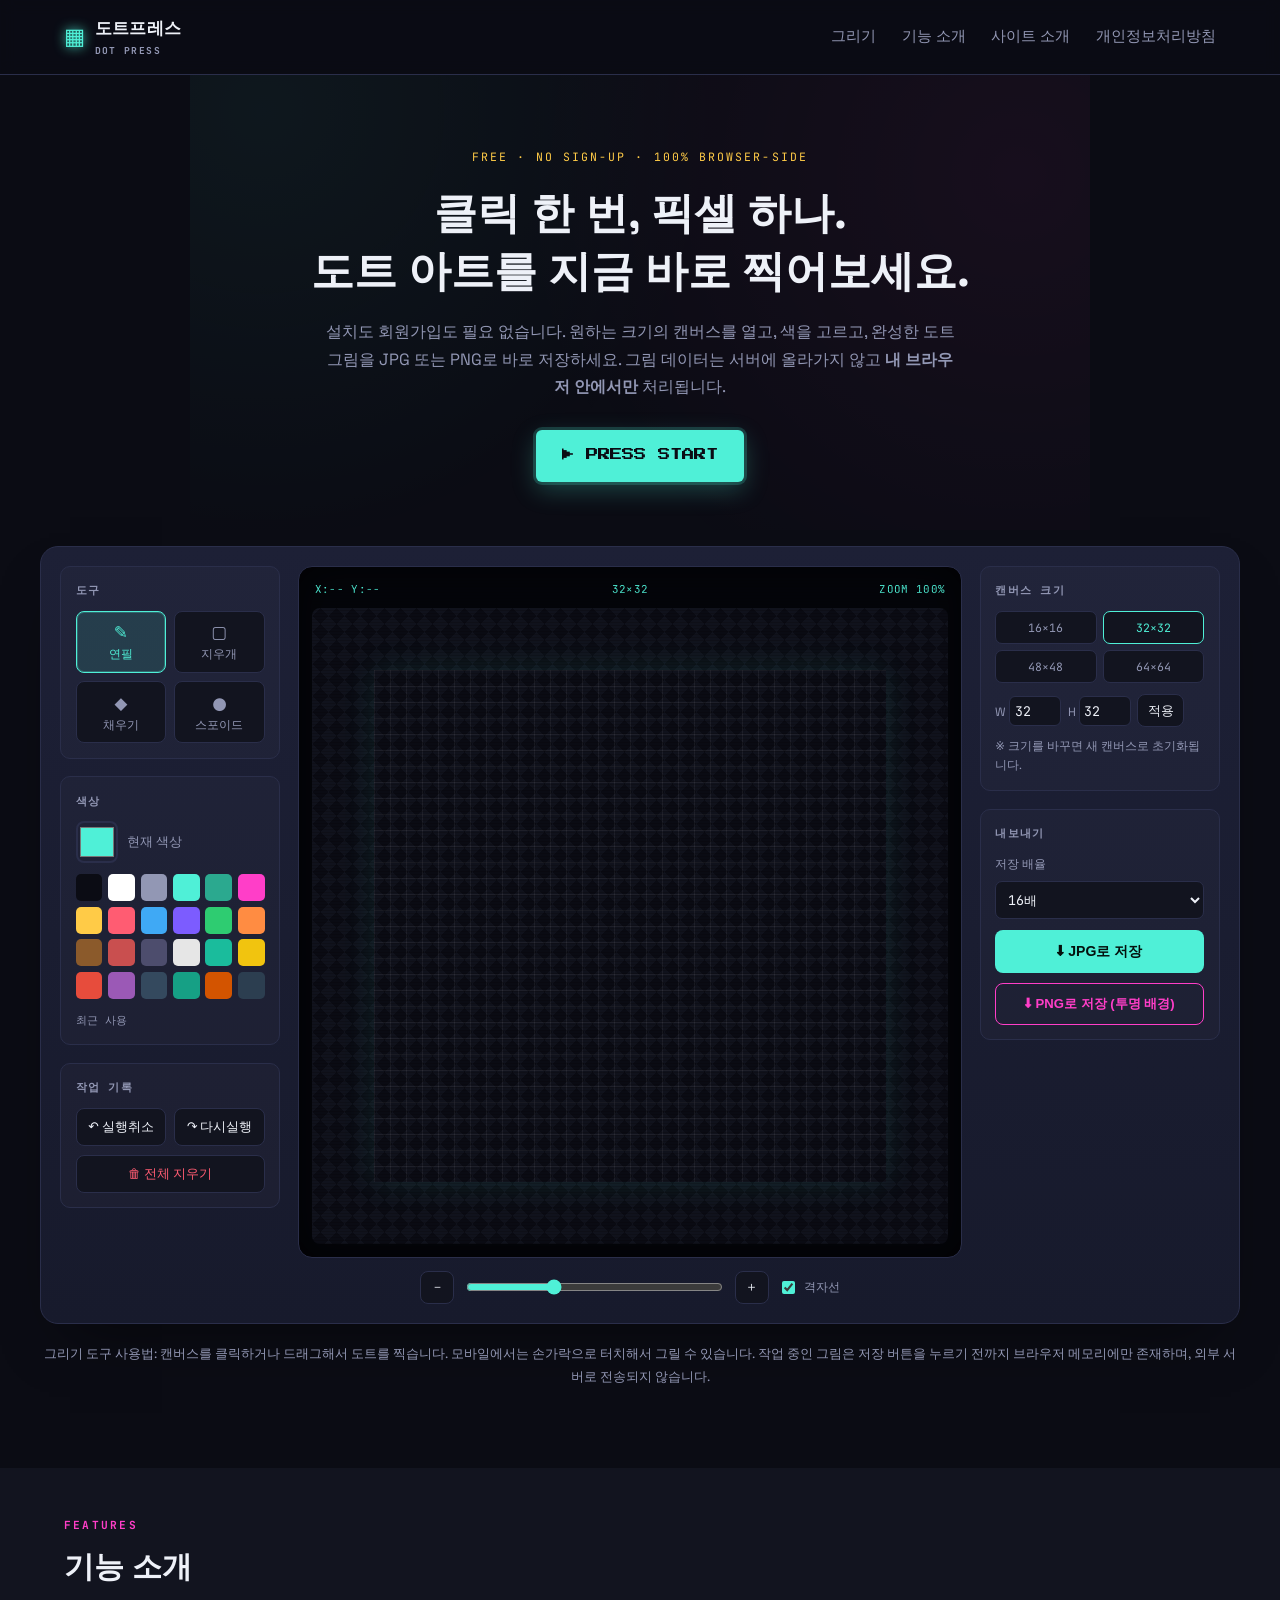
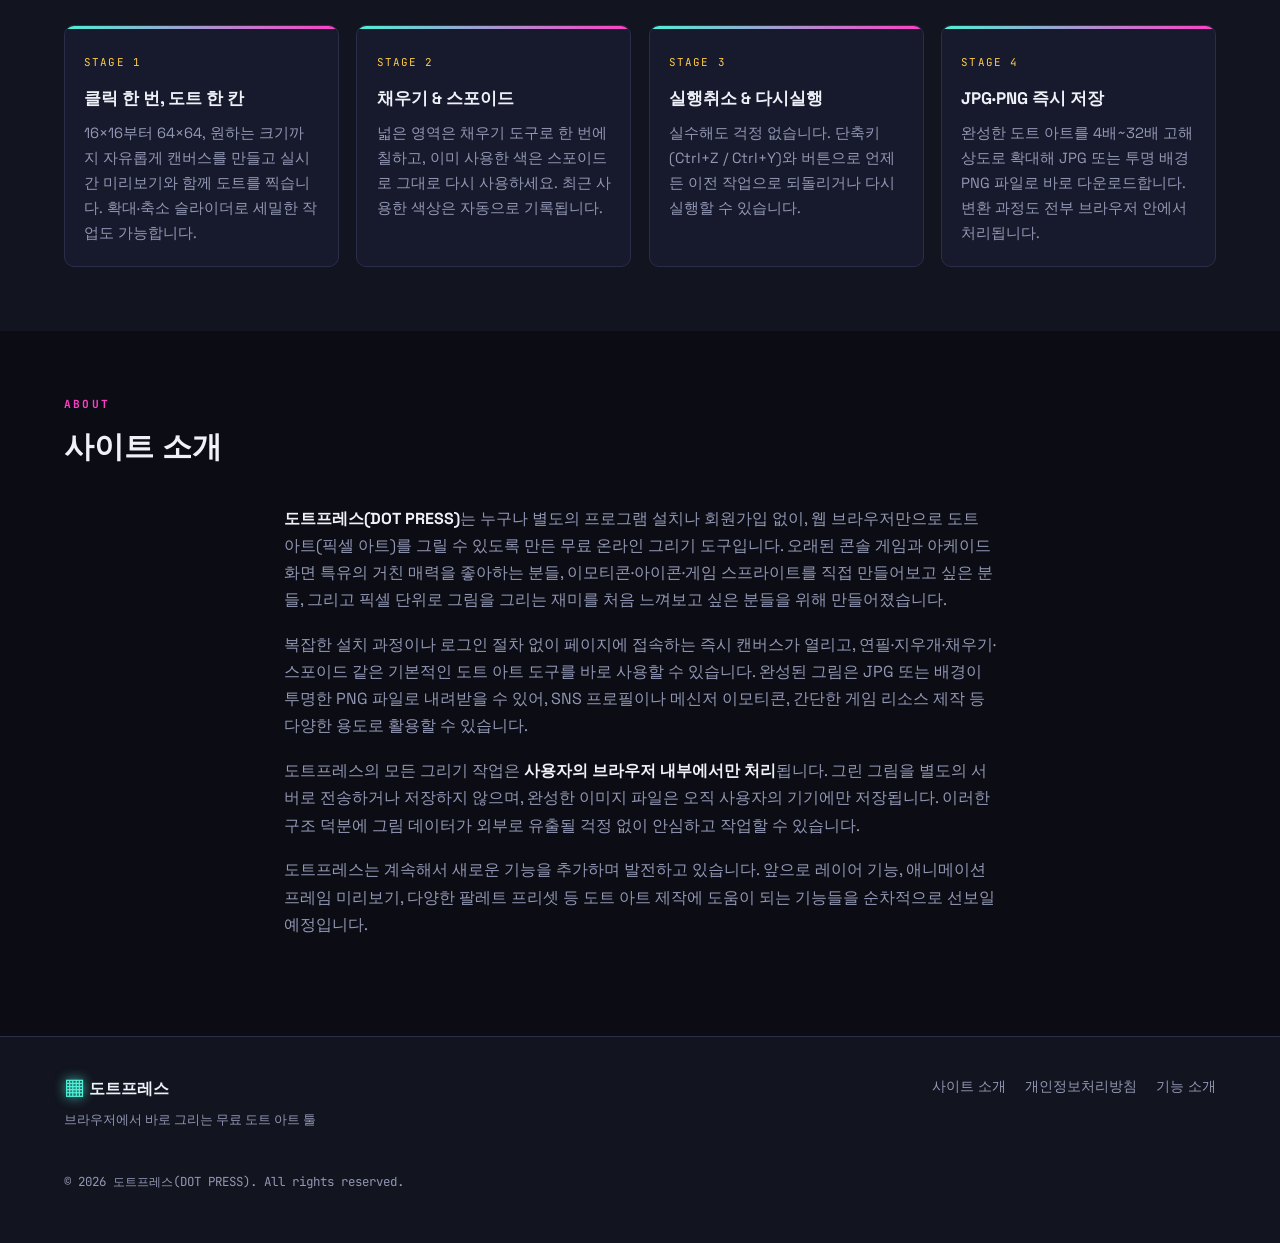
==== index.html @ c0f04114 "Add files via upload" ====
<!DOCTYPE html>
<html lang="ko">
<head>
<meta charset="UTF-8">
<meta name="viewport" content="width=device-width, initial-scale=1.0, maximum-scale=1, user-scalable=no">
<title>도트프레스 | 브라우저에서 바로 그리는 무료 도트 아트(픽셀 아트) 툴</title>
<meta name="description" content="설치나 회원가입 없이 브라우저에서 바로 도트를 찍고 JPG·PNG로 저장하는 무료 픽셀 아트 툴, 도트프레스. 그림 데이터는 서버로 전송되지 않고 내 브라우저 안에서만 처리됩니다.">
<meta name="keywords" content="도트 아트, 픽셀 아트, 도트 찍기, 도트 그리기, 무료 그림판, 픽셀아트 메이커, dot art, pixel art maker, 도트프레스">
<meta name="author" content="도트프레스">
<link rel="canonical" href="https://your-domain.com/">

<!-- Open Graph -->
<meta property="og:type" content="website">
<meta property="og:site_name" content="도트프레스">
<meta property="og:title" content="도트프레스 | 브라우저에서 바로 그리는 무료 도트 아트 툴">
<meta property="og:description" content="설치나 회원가입 없이 도트를 찍고 JPG·PNG로 저장하세요. 모든 작업은 내 브라우저 안에서만 처리됩니다.">
<meta property="og:url" content="https://your-domain.com/">
<meta property="og:image" content="https://your-domain.com/og-image.png">
<meta name="twitter:card" content="summary_large_image">
<meta name="twitter:title" content="도트프레스 | 무료 도트 아트 툴">
<meta name="twitter:description" content="브라우저에서 바로 도트를 찍고 JPG로 저장하는 무료 픽셀 아트 메이커.">

<link rel="icon" type="image/svg+xml" href="favicon.svg">
<link rel="manifest" href="site.webmanifest">
<meta name="theme-color" content="#0b0c14">

<link rel="preconnect" href="https://fonts.googleapis.com">
<link rel="preconnect" href="https://fonts.gstatic.com" crossorigin>
<link href="https://fonts.googleapis.com/css2?family=Press+Start+2P&family=Space+Grotesk:wght@400;500;600;700&family=JetBrains+Mono:wght@400;500;700&display=swap" rel="stylesheet">
<link rel="stylesheet" href="style.css">

<script type="application/ld+json">
{
  "@context": "https://schema.org",
  "@type": "WebApplication",
  "name": "도트프레스",
  "alternateName": "DOT PRESS",
  "url": "https://your-domain.com/",
  "description": "브라우저에서 바로 도트를 찍고 JPG·PNG로 저장하는 무료 픽셀 아트 메이커. 설치나 회원가입이 필요 없으며 모든 작업은 사용자의 브라우저 안에서만 처리됩니다.",
  "applicationCategory": "DesignApplication",
  "operatingSystem": "Any (웹 브라우저)",
  "offers": {
    "@type": "Offer",
    "price": "0",
    "priceCurrency": "KRW"
  }
}
</script>
</head>
<body>

<a class="skip-link" href="#stage">본문(그리기 캔버스)으로 바로가기</a>

<header class="site-header">
  <div class="header-inner">
    <a href="index.html" class="logo" aria-label="도트프레스 홈">
      <span class="logo-mark" aria-hidden="true">▦</span>
      <span class="logo-text">도트프레스<span class="logo-sub">DOT PRESS</span></span>
    </a>
    <button class="nav-toggle" id="navToggle" aria-expanded="false" aria-controls="siteNav">
      <span></span><span></span><span></span>
      <span class="sr-only">메뉴 열기</span>
    </button>
    <nav class="site-nav" id="siteNav">
      <a href="#stage">그리기</a>
      <a href="#features">기능 소개</a>
      <a href="#about">사이트 소개</a>
      <a href="privacy.html">개인정보처리방침</a>
    </nav>
  </div>
</header>

<main>

  <!-- ===================== HERO / INSERT COIN ===================== -->
  <section class="hero">
    <div class="crt-noise" aria-hidden="true"></div>
    <p class="eyebrow">FREE · NO SIGN-UP · 100% BROWSER-SIDE</p>
    <h1 class="hero-title">클릭 한 번, 픽셀 하나.<br>도트 아트를 지금 바로 찍어보세요.</h1>
    <p class="hero-sub">설치도 회원가입도 필요 없습니다. 원하는 크기의 캔버스를 열고, 색을 고르고, 완성한 도트 그림을 JPG 또는 PNG로 바로 저장하세요. 그림 데이터는 서버에 올라가지 않고 <strong>내 브라우저 안에서만</strong> 처리됩니다.</p>
    <a href="#stage" class="press-start">▶ PRESS START</a>
  </section>

  <!-- ===================== STAGE: 그리기 도구 ===================== -->
  <section class="stage" id="stage" aria-label="도트 아트 그리기 도구">
    <div class="cabinet">

      <!-- 좌측: 도구 패널 -->
      <div class="panel panel-left">
        <div class="panel-block">
          <h2 class="panel-title">도구</h2>
          <div class="tool-grid" role="group" aria-label="그리기 도구 선택">
            <button class="tool-btn is-active" data-tool="pencil" title="연필 (P)">
              <span class="tool-icon">✎</span><span>연필</span>
            </button>
            <button class="tool-btn" data-tool="eraser" title="지우개 (E)">
              <span class="tool-icon">▢</span><span>지우개</span>
            </button>
            <button class="tool-btn" data-tool="bucket" title="채우기 (B)">
              <span class="tool-icon">◆</span><span>채우기</span>
            </button>
            <button class="tool-btn" data-tool="eyedropper" title="스포이드 (I)">
              <span class="tool-icon">●</span><span>스포이드</span>
            </button>
          </div>
        </div>

        <div class="panel-block">
          <h2 class="panel-title">색상</h2>
          <div class="current-color-row">
            <input type="color" id="colorPicker" value="#4ff0d7" aria-label="사용자 지정 색상 선택">
            <span class="current-color-label">현재 색상</span>
          </div>
          <div class="palette" id="palette" role="group" aria-label="색상 팔레트"></div>
          <div class="recent-row">
            <span class="recent-label">최근 사용</span>
            <div class="recent-colors" id="recentColors"></div>
          </div>
        </div>

        <div class="panel-block">
          <h2 class="panel-title">작업 기록</h2>
          <div class="btn-row">
            <button class="btn-ghost" id="undoBtn" title="실행 취소 (Ctrl+Z)">↶ 실행취소</button>
            <button class="btn-ghost" id="redoBtn" title="다시 실행 (Ctrl+Y)">↷ 다시실행</button>
          </div>
          <button class="btn-ghost btn-danger" id="clearBtn">🗑 전체 지우기</button>
        </div>
      </div>

      <!-- 중앙: 캔버스 화면 -->
      <div class="screen-wrap">
        <div class="screen-bezel">
          <div class="hud">
            <span id="hudCoords">X:-- Y:--</span>
            <span id="hudSize">32×32</span>
            <span id="hudZoom">ZOOM 100%</span>
          </div>
          <div class="canvas-viewport" id="canvasViewport">
            <canvas id="pixelCanvas" width="512" height="512" aria-label="도트 아트 그리기 캔버스"></canvas>
          </div>
          <div class="screen-scanlines" aria-hidden="true"></div>
        </div>
        <div class="zoom-row">
          <button class="btn-ghost small" id="zoomOut" aria-label="축소">－</button>
          <input type="range" id="zoomRange" min="4" max="40" value="16" aria-label="확대/축소">
          <button class="btn-ghost small" id="zoomIn" aria-label="확대">＋</button>
          <label class="grid-toggle">
            <input type="checkbox" id="gridToggle" checked>
            <span>격자선</span>
          </label>
        </div>
      </div>

      <!-- 우측: 캔버스 설정 + 다운로드 -->
      <div class="panel panel-right">
        <div class="panel-block">
          <h2 class="panel-title">캔버스 크기</h2>
          <div class="size-presets" role="group" aria-label="캔버스 크기 선택">
            <button class="size-btn" data-w="16" data-h="16">16×16</button>
            <button class="size-btn is-active" data-w="32" data-h="32">32×32</button>
            <button class="size-btn" data-w="48" data-h="48">48×48</button>
            <button class="size-btn" data-w="64" data-h="64">64×64</button>
          </div>
          <div class="custom-size">
            <label>W <input type="number" id="customW" min="4" max="128" value="32"></label>
            <label>H <input type="number" id="customH" min="4" max="128" value="32"></label>
            <button class="btn-ghost small" id="applySize">적용</button>
          </div>
          <p class="hint">※ 크기를 바꾸면 새 캔버스로 초기화됩니다.</p>
        </div>

        <div class="panel-block">
          <h2 class="panel-title">내보내기</h2>
          <label class="scale-label">저장 배율
            <select id="exportScale">
              <option value="4">4배</option>
              <option value="8">8배</option>
              <option value="16" selected>16배</option>
              <option value="32">32배</option>
            </select>
          </label>
          <button class="btn-primary" id="downloadJpg">⬇ JPG로 저장</button>
          <button class="btn-secondary" id="downloadPng">⬇ PNG로 저장 (투명 배경)</button>
        </div>
      </div>
    </div>

    <p class="stage-note">그리기 도구 사용법: 캔버스를 클릭하거나 드래그해서 도트를 찍습니다. 모바일에서는 손가락으로 터치해서 그릴 수 있습니다. 작업 중인 그림은 저장 버튼을 누르기 전까지 브라우저 메모리에만 존재하며, 외부 서버로 전송되지 않습니다.</p>
  </section>

  <!-- ===================== 기능 소개 ===================== -->
  <section class="features" id="features">
    <h2 class="section-title"><span class="section-eyebrow">FEATURES</span>기능 소개</h2>
    <div class="stage-cards">
      <article class="stage-card">
        <span class="stage-num">STAGE 1</span>
        <h3>클릭 한 번, 도트 한 칸</h3>
        <p>16×16부터 64×64, 원하는 크기까지 자유롭게 캔버스를 만들고 실시간 미리보기와 함께 도트를 찍습니다. 확대·축소 슬라이더로 세밀한 작업도 가능합니다.</p>
      </article>
      <article class="stage-card">
        <span class="stage-num">STAGE 2</span>
        <h3>채우기 &amp; 스포이드</h3>
        <p>넓은 영역은 채우기 도구로 한 번에 칠하고, 이미 사용한 색은 스포이드로 그대로 다시 사용하세요. 최근 사용한 색상은 자동으로 기록됩니다.</p>
      </article>
      <article class="stage-card">
        <span class="stage-num">STAGE 3</span>
        <h3>실행취소 &amp; 다시실행</h3>
        <p>실수해도 걱정 없습니다. 단축키(Ctrl+Z / Ctrl+Y)와 버튼으로 언제든 이전 작업으로 되돌리거나 다시 실행할 수 있습니다.</p>
      </article>
      <article class="stage-card">
        <span class="stage-num">STAGE 4</span>
        <h3>JPG·PNG 즉시 저장</h3>
        <p>완성한 도트 아트를 4배~32배 고해상도로 확대해 JPG 또는 투명 배경 PNG 파일로 바로 다운로드합니다. 변환 과정도 전부 브라우저 안에서 처리됩니다.</p>
      </article>
    </div>
  </section>

  <!-- ===================== 사이트 소개 ===================== -->
  <section class="about" id="about">
    <h2 class="section-title"><span class="section-eyebrow">ABOUT</span>사이트 소개</h2>
    <div class="about-body">
      <p><strong>도트프레스(DOT PRESS)</strong>는 누구나 별도의 프로그램 설치나 회원가입 없이, 웹 브라우저만으로 도트 아트(픽셀 아트)를 그릴 수 있도록 만든 무료 온라인 그리기 도구입니다. 오래된 콘솔 게임과 아케이드 화면 특유의 거친 매력을 좋아하는 분들, 이모티콘·아이콘·게임 스프라이트를 직접 만들어보고 싶은 분들, 그리고 픽셀 단위로 그림을 그리는 재미를 처음 느껴보고 싶은 분들을 위해 만들어졌습니다.</p>
      <p>복잡한 설치 과정이나 로그인 절차 없이 페이지에 접속하는 즉시 캔버스가 열리고, 연필·지우개·채우기·스포이드 같은 기본적인 도트 아트 도구를 바로 사용할 수 있습니다. 완성된 그림은 JPG 또는 배경이 투명한 PNG 파일로 내려받을 수 있어, SNS 프로필이나 메신저 이모티콘, 간단한 게임 리소스 제작 등 다양한 용도로 활용할 수 있습니다.</p>
      <p>도트프레스의 모든 그리기 작업은 <strong>사용자의 브라우저 내부에서만 처리</strong>됩니다. 그린 그림을 별도의 서버로 전송하거나 저장하지 않으며, 완성한 이미지 파일은 오직 사용자의 기기에만 저장됩니다. 이러한 구조 덕분에 그림 데이터가 외부로 유출될 걱정 없이 안심하고 작업할 수 있습니다.</p>
      <p>도트프레스는 계속해서 새로운 기능을 추가하며 발전하고 있습니다. 앞으로 레이어 기능, 애니메이션 프레임 미리보기, 다양한 팔레트 프리셋 등 도트 아트 제작에 도움이 되는 기능들을 순차적으로 선보일 예정입니다.</p>
    </div>
  </section>

</main>

<footer class="site-footer">
  <div class="footer-inner">
    <div class="footer-brand">
      <span class="logo-mark" aria-hidden="true">▦</span> 도트프레스
      <p>브라우저에서 바로 그리는 무료 도트 아트 툴</p>
    </div>
    <nav class="footer-nav">
      <a href="about.html">사이트 소개</a>
      <a href="privacy.html">개인정보처리방침</a>
      <a href="#features">기능 소개</a>
    </nav>
    <p class="footer-copy">© <span id="yearNow">2026</span> 도트프레스(DOT PRESS). All rights reserved.</p>
  </div>
</footer>

<script src="common.js" defer></script>
<script src="pixelCanvas.js" defer></script>
<script src="main.js" defer></script>
</body>
</html>
---- style.css ----
/* =========================================================
   도트프레스 — 스타일시트
   테마: 레트로 아케이드 / CRT 캐비닛
   컬러 토큰, 타이포, 레이아웃, 컴포넌트 순서로 구성됨
   ========================================================= */

:root{
  /* --- color tokens --- */
  --bg:        #0b0c14;
  --bg-alt:    #12141f;
  --panel:     #171a2c;
  --panel-2:   #1d2036;
  --grid-line: #262a45;
  --border:    #2a2e4a;
  --accent-cyan:    #4ff0d7;
  --accent-cyan-dim:#2ba98f;
  --accent-magenta: #ff3ec8;
  --accent-amber:   #ffcb47;
  --text:      #eef1f8;
  --text-dim:  #9297b4;
  --danger:    #ff5c72;

  /* --- type --- */
  --font-display: 'Press Start 2P', monospace;
  --font-body: 'Space Grotesk', system-ui, sans-serif;
  --font-mono: 'JetBrains Mono', monospace;

  --radius: 10px;
}

*{ box-sizing: border-box; }
html{ scroll-behavior: smooth; }

body{
  margin:0;
  background: var(--bg);
  color: var(--text);
  font-family: var(--font-body);
  line-height: 1.7;
  -webkit-font-smoothing: antialiased;
}

img{ max-width:100%; display:block; }
a{ color: var(--accent-cyan); text-decoration: none; }
a:hover{ text-decoration: underline; }

.sr-only{
  position:absolute; width:1px; height:1px; overflow:hidden;
  clip:rect(0,0,0,0); white-space:nowrap;
}

.skip-link{
  position:absolute; left:-9999px; top:0; z-index:999;
  background:var(--accent-cyan); color:#04110d; padding:.75rem 1rem;
  border-radius:0 0 8px 0; font-family:var(--font-mono); font-weight:700;
}
.skip-link:focus{ left:0; }

:focus-visible{
  outline: 2px solid var(--accent-amber);
  outline-offset: 2px;
}

/* =========================================================
   HEADER
   ========================================================= */
.site-header{
  position: sticky; top:0; z-index: 100;
  background: rgba(11,12,20,.85);
  backdrop-filter: blur(8px);
  border-bottom: 1px solid var(--border);
}
.header-inner{
  max-width: 1200px; margin:0 auto; padding: .9rem 1.5rem;
  display:flex; align-items:center; justify-content:space-between;
  gap: 1rem;
}
.logo{ display:flex; align-items:center; gap:.6rem; color:var(--text); }
.logo:hover{ text-decoration:none; }
.logo-mark{
  color: var(--accent-cyan); font-size:1.4rem; line-height:1;
  text-shadow: 0 0 12px var(--accent-cyan);
}
.logo-text{ font-weight:700; font-size:1.05rem; letter-spacing:.02em; display:flex; flex-direction:column; }
.logo-sub{ font-family: var(--font-mono); font-size:.6rem; color: var(--text-dim); letter-spacing:.14em; }

.site-nav{ display:flex; gap:1.6rem; }
.site-nav a{ color: var(--text-dim); font-size:.92rem; font-weight:500; }
.site-nav a:hover, .site-nav a.is-current{ color: var(--accent-cyan); text-decoration:none; }

.nav-toggle{
  display:none; flex-direction:column; justify-content:center; gap:5px;
  width:38px; height:38px; background:none; border:1px solid var(--border);
  border-radius:6px; cursor:pointer;
}
.nav-toggle span{ display:block; height:2px; background:var(--text); border-radius:2px; }

/* =========================================================
   HERO
   ========================================================= */
.hero{
  position:relative; overflow:hidden;
  max-width:900px; margin: 0 auto; padding: 4.5rem 1.5rem 3rem;
  text-align:center;
}
.crt-noise{
  position:absolute; inset:-20%; z-index:-1; opacity:.5;
  background:
    radial-gradient(circle at 20% 20%, rgba(79,240,215,.10), transparent 40%),
    radial-gradient(circle at 80% 30%, rgba(255,62,200,.10), transparent 45%);
}
.eyebrow{
  font-family: var(--font-mono); color: var(--accent-amber);
  letter-spacing:.18em; font-size:.72rem; margin:0 0 1.1rem;
}
.hero-title{
  font-family: var(--font-body); font-weight:700;
  font-size: clamp(1.7rem, 4.2vw, 2.7rem);
  line-height:1.35; margin:0 0 1.1rem;
}
.hero-sub{
  color: var(--text-dim); font-size:1.02rem; max-width:640px; margin: 0 auto 1.8rem;
}
.press-start{
  display:inline-block; font-family: var(--font-display); font-size:.78rem;
  color: var(--bg); background: var(--accent-cyan); padding: .95rem 1.6rem;
  border-radius:6px; box-shadow: 0 0 0 3px rgba(79,240,215,.18), 0 8px 24px rgba(79,240,215,.25);
  animation: blink-start 1.6s steps(1) infinite;
}
.press-start:hover{ text-decoration:none; filter:brightness(1.08); }
@keyframes blink-start{
  0%, 55%{ opacity:1; } 56%, 100%{ opacity:.72; }
}
@media (prefers-reduced-motion: reduce){
  .press-start{ animation:none; }
  html{ scroll-behavior:auto; }
}

/* =========================================================
   STAGE — 그리기 도구 (아케이드 캐비닛)
   ========================================================= */
.stage{ padding: 1rem 1.5rem 5rem; }
.cabinet{
  max-width:1200px; margin:0 auto;
  display:grid;
  grid-template-columns: 220px minmax(0,1fr) 240px;
  gap: 1.1rem;
  background: linear-gradient(180deg, var(--panel-2), var(--panel));
  border: 1px solid var(--border);
  border-radius: 18px;
  padding: 1.2rem;
  box-shadow: 0 30px 60px -30px rgba(0,0,0,.6);
}
.panel{ display:flex; flex-direction:column; gap:1.1rem; }
.panel-block{
  background: rgba(255,255,255,.02);
  border:1px solid var(--border);
  border-radius: var(--radius);
  padding: .9rem;
}
.panel-title{
  font-family: var(--font-mono); font-size:.68rem; letter-spacing:.12em;
  color: var(--text-dim); text-transform:uppercase; margin:0 0 .7rem;
}

/* tool buttons */
.tool-grid{ display:grid; grid-template-columns: 1fr 1fr; gap:.5rem; }
.tool-btn{
  display:flex; flex-direction:column; align-items:center; gap:.25rem;
  background: var(--bg-alt); color: var(--text-dim);
  border:1px solid var(--border); border-radius:8px;
  padding:.6rem .3rem; font-family: var(--font-body); font-size:.72rem;
  cursor:pointer; transition: all .15s ease;
}
.tool-icon{ font-size:1.05rem; }
.tool-btn:hover{ border-color: var(--accent-cyan); color:var(--text); }
.tool-btn.is-active{
  background: rgba(79,240,215,.12); border-color: var(--accent-cyan); color: var(--accent-cyan);
  box-shadow: 0 0 0 1px rgba(79,240,215,.25) inset;
}

/* color */
.current-color-row{ display:flex; align-items:center; gap:.6rem; margin-bottom:.7rem; }
#colorPicker{
  width:42px; height:42px; border:2px solid var(--border); border-radius:8px;
  background:none; padding:0; cursor:pointer;
}
.current-color-label{ font-size:.82rem; color:var(--text-dim); }
.palette{ display:grid; grid-template-columns: repeat(6, 1fr); gap:.35rem; margin-bottom:.8rem; }
.swatch{
  width:100%; aspect-ratio:1; border-radius:5px; border:2px solid transparent;
  cursor:pointer; padding:0;
}
.swatch.is-active{ border-color: var(--text); }
.recent-row{ display:flex; align-items:center; gap:.5rem; }
.recent-label{ font-size:.68rem; color:var(--text-dim); font-family:var(--font-mono); }
.recent-colors{ display:flex; gap:.3rem; flex-wrap:wrap; }
.recent-colors .swatch{ width:20px; height:20px; }

/* buttons general */
.btn-row{ display:flex; gap:.5rem; margin-bottom:.6rem; }
.btn-ghost{
  flex:1; background: var(--bg-alt); color: var(--text);
  border:1px solid var(--border); border-radius:8px; padding:.55rem .4rem;
  font-family: var(--font-body); font-size:.8rem; cursor:pointer; transition: all .15s ease;
}
.btn-ghost:hover{ border-color: var(--accent-cyan); color:var(--accent-cyan); }
.btn-ghost.small{ padding:.4rem .6rem; flex:none; }
.btn-danger{ width:100%; color: var(--danger); }
.btn-danger:hover{ border-color: var(--danger); color:var(--danger); }

.btn-primary{
  width:100%; background: var(--accent-cyan); color:#04110d; border:none;
  border-radius:8px; padding:.75rem; font-weight:700; font-size:.88rem;
  cursor:pointer; margin-bottom:.6rem; transition: filter .15s ease;
}
.btn-primary:hover{ filter:brightness(1.08); }
.btn-secondary{
  width:100%; background: transparent; color: var(--accent-magenta);
  border:1px solid var(--accent-magenta); border-radius:8px; padding:.7rem;
  font-weight:600; font-size:.82rem; cursor:pointer;
}
.btn-secondary:hover{ background: rgba(255,62,200,.08); }

/* screen / canvas */
.screen-wrap{ display:flex; flex-direction:column; align-items:center; gap:.8rem; min-width:0; }
.screen-bezel{
  position:relative; width:100%; background:#04050a; border-radius:14px;
  border: 1px solid var(--border); padding: .8rem;
  box-shadow: inset 0 0 40px rgba(0,0,0,.7);
}
.hud{
  display:flex; justify-content:space-between; gap:.5rem;
  font-family: var(--font-mono); font-size:.68rem; color: var(--accent-cyan);
  padding: 0 .2rem .6rem; letter-spacing:.03em; flex-wrap:wrap;
}
.canvas-viewport{
  width:100%; aspect-ratio:1; display:flex; align-items:center; justify-content:center;
  overflow:auto; background:
    linear-gradient(45deg, #10121c 25%, transparent 25%) 0 0/16px 16px,
    linear-gradient(-45deg, #10121c 25%, transparent 25%) 0 0/16px 16px,
    linear-gradient(45deg, transparent 75%, #10121c 75%) 0 0/16px 16px,
    linear-gradient(-45deg, transparent 75%, #10121c 75%) 0 0/16px 16px,
    #0a0b13;
  border-radius:8px;
}
#pixelCanvas{
  image-rendering: pixelated; image-rendering: crisp-edges;
  touch-action: none; cursor: crosshair;
  box-shadow: 0 0 30px rgba(79,240,215,.12);
}
.screen-scanlines{
  position:absolute; inset:.8rem; pointer-events:none; border-radius:8px;
  background: repeating-linear-gradient(
    0deg, rgba(0,0,0,.18), rgba(0,0,0,.18) 1px, transparent 1px, transparent 3px
  );
  mix-blend-mode: multiply;
}

.zoom-row{ display:flex; align-items:center; gap:.6rem; width:100%; max-width:420px; }
.zoom-row input[type="range"]{ flex:1; accent-color: var(--accent-cyan); }
.grid-toggle{ display:flex; align-items:center; gap:.35rem; font-size:.78rem; color:var(--text-dim); white-space:nowrap; }
.grid-toggle input{ accent-color: var(--accent-cyan); }

/* size presets */
.size-presets{ display:grid; grid-template-columns: 1fr 1fr; gap:.4rem; margin-bottom:.7rem; }
.size-btn{
  background: var(--bg-alt); color:var(--text-dim); border:1px solid var(--border);
  border-radius:7px; padding:.5rem; font-family:var(--font-mono); font-size:.72rem; cursor:pointer;
}
.size-btn:hover{ border-color:var(--accent-cyan); color:var(--text); }
.size-btn.is-active{ border-color: var(--accent-cyan); color:var(--accent-cyan); }
.custom-size{ display:flex; align-items:center; gap:.4rem; font-size:.75rem; color:var(--text-dim); flex-wrap:wrap; }
.custom-size input{
  width:52px; background: var(--bg-alt); border:1px solid var(--border); color:var(--text);
  border-radius:6px; padding:.3rem; font-family:var(--font-mono);
}
.hint{ font-size:.72rem; color: var(--text-dim); margin:.6rem 0 0; }

.scale-label{ display:block; font-size:.78rem; color:var(--text-dim); margin-bottom:.7rem; }
.scale-label select{
  display:block; width:100%; margin-top:.35rem; background: var(--bg-alt);
  color:var(--text); border:1px solid var(--border); border-radius:7px; padding:.5rem;
  font-family: var(--font-mono);
}

.stage-note{
  max-width:1200px; margin: 1.2rem auto 0; text-align:center;
  font-size:.82rem; color: var(--text-dim);
}

/* =========================================================
   SECTIONS: features / about
   ========================================================= */
.section-title{
  max-width:1200px; margin: 0 auto 2rem; padding: 0 1.5rem;
  font-size: clamp(1.4rem,3vw,1.9rem); display:flex; flex-direction:column; gap:.4rem;
}
.section-eyebrow{
  font-family: var(--font-mono); font-size:.7rem; letter-spacing:.2em;
  color: var(--accent-magenta);
}

.features{ padding: 3rem 0 4rem; background: var(--bg-alt); }
.stage-cards{
  max-width:1200px; margin:0 auto; padding: 0 1.5rem;
  display:grid; grid-template-columns: repeat(auto-fit, minmax(240px,1fr)); gap:1.1rem;
}
.stage-card{
  background: var(--panel); border:1px solid var(--border); border-radius: var(--radius);
  padding: 1.3rem 1.2rem; position:relative; overflow:hidden;
}
.stage-card::before{
  content:""; position:absolute; top:0; left:0; width:100%; height:3px;
  background: linear-gradient(90deg, var(--accent-cyan), var(--accent-magenta));
}
.stage-num{
  display:inline-block; font-family: var(--font-mono); font-size:.68rem;
  color: var(--accent-amber); letter-spacing:.1em; margin-bottom:.6rem;
}
.stage-card h3{ margin:.2rem 0 .5rem; font-size:1.05rem; }
.stage-card p{ margin:0; color: var(--text-dim); font-size:.92rem; }

.about{ padding: 4rem 0 5rem; }
.about-body{ max-width:760px; margin:0 auto; padding:0 1.5rem; color: var(--text-dim); }
.about-body p{ margin: 0 0 1.1rem; }
.about-body strong{ color: var(--text); }

/* =========================================================
   DOC PAGES (about.html 상세 / privacy.html)
   ========================================================= */
.doc-page{ max-width: 760px; margin: 0 auto; padding: 3rem 1.5rem 5rem; }
.doc-page h1{ font-size: clamp(1.5rem,3.4vw,2rem); margin-bottom:.6rem; }
.doc-lead{ color: var(--text-dim); font-size:1.02rem; }
.doc-meta{ font-family: var(--font-mono); font-size:.78rem; color: var(--text-dim); margin-bottom:2rem; }
.doc-page h2{ font-size:1.15rem; margin: 2.1rem 0 .8rem; color: var(--accent-cyan); }
.doc-page p{ color: var(--text-dim); }
.doc-list{ color: var(--text-dim); padding-left:1.2rem; }
.doc-list li{ margin-bottom:.4rem; }

/* =========================================================
   FOOTER
   ========================================================= */
.site-footer{ border-top:1px solid var(--border); background: var(--bg-alt); }
.footer-inner{
  max-width:1200px; margin:0 auto; padding: 2.4rem 1.5rem;
  display:flex; flex-wrap:wrap; gap:1.5rem; justify-content:space-between; align-items:flex-start;
}
.footer-brand{ font-weight:700; }
.footer-brand p{ font-weight:400; color:var(--text-dim); font-size:.82rem; margin:.4rem 0 0; }
.footer-nav{ display:flex; gap:1.2rem; flex-wrap:wrap; }
.footer-nav a{ color: var(--text-dim); font-size:.86rem; }
.footer-copy{ width:100%; color: var(--text-dim); font-size:.78rem; margin-top:1rem; font-family: var(--font-mono); }

/* =========================================================
   RESPONSIVE
   ========================================================= */
@media (max-width: 980px){
  .cabinet{ grid-template-columns: 1fr; }
  .panel-left, .panel-right{ flex-direction:row; flex-wrap:wrap; }
  .panel-left .panel-block, .panel-right .panel-block{ flex:1 1 220px; }
}

@media (max-width: 720px){
  .site-nav{
    position:absolute; top:100%; left:0; right:0; background: var(--bg);
    flex-direction:column; padding:1rem 1.5rem; border-bottom:1px solid var(--border);
    display:none;
  }
  .site-nav.is-open{ display:flex; }
  .nav-toggle{ display:flex; }
  .panel-left, .panel-right{ flex-direction:column; }
}
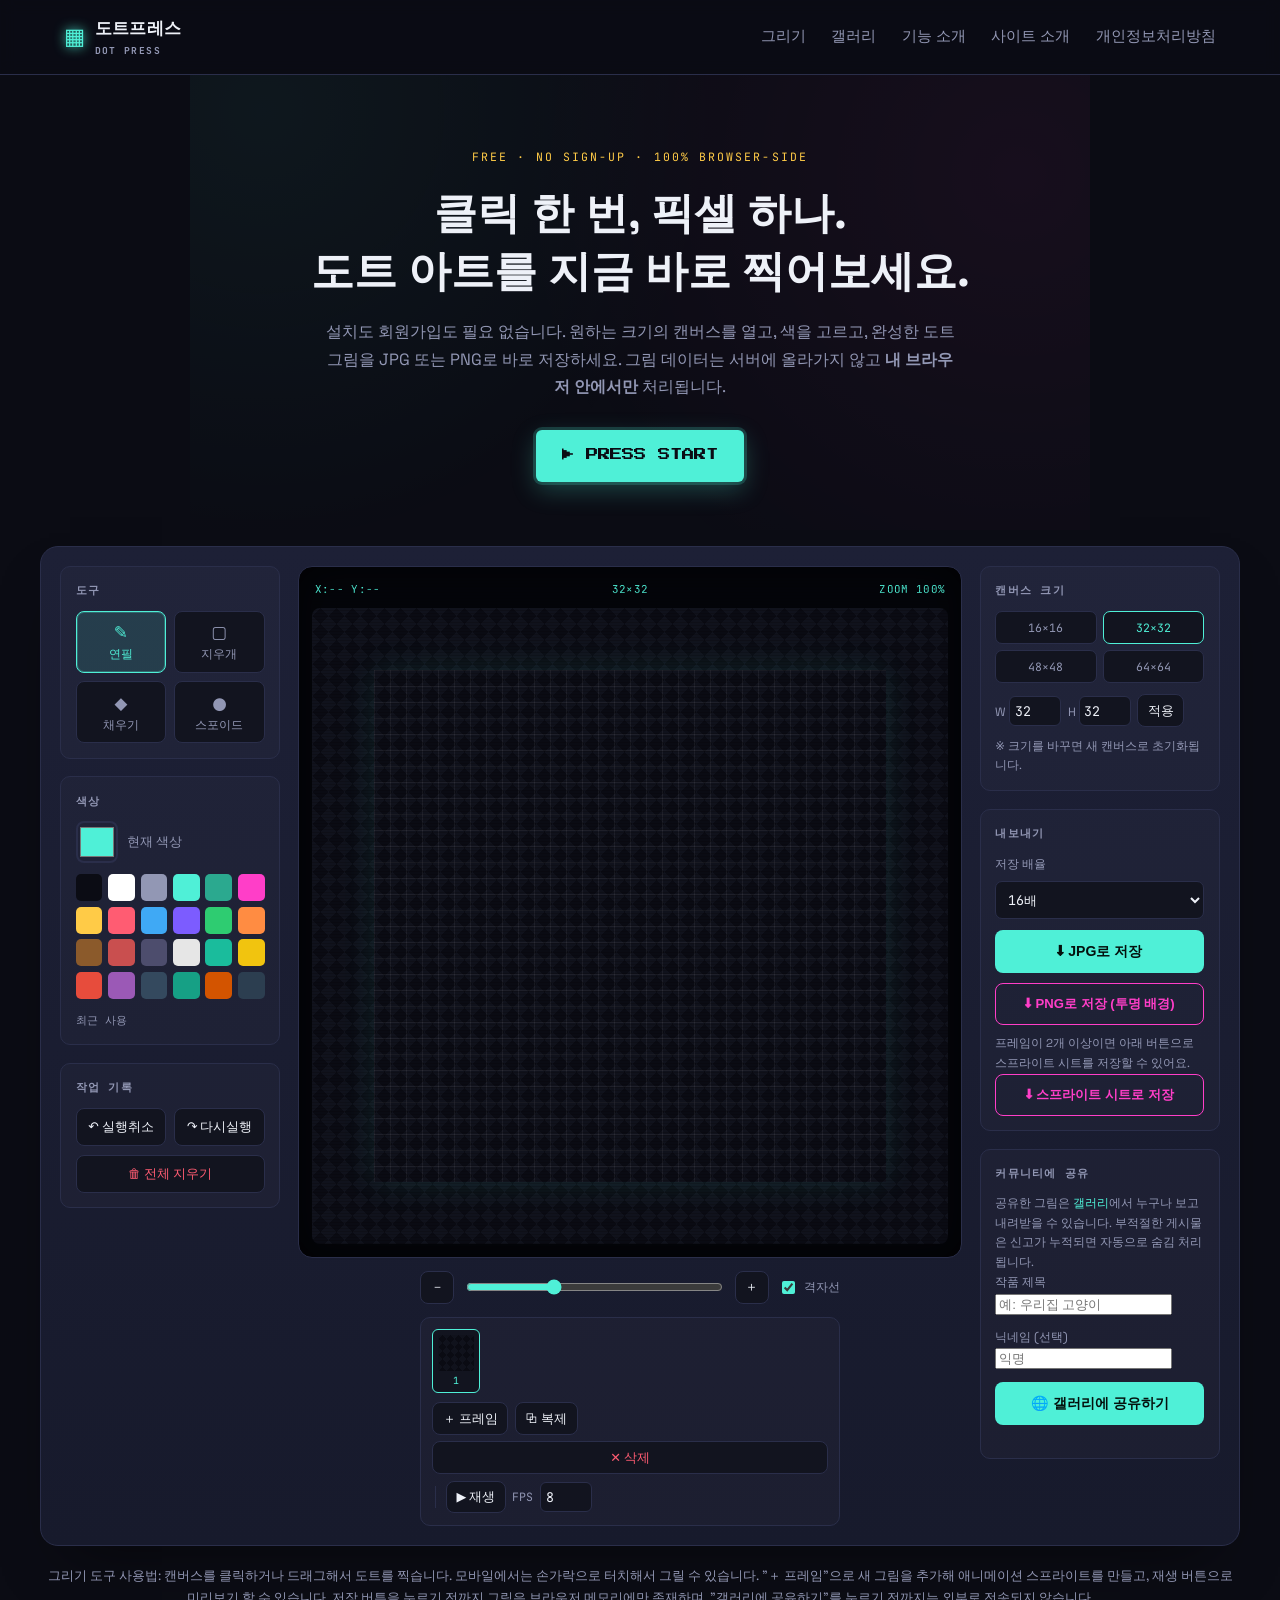
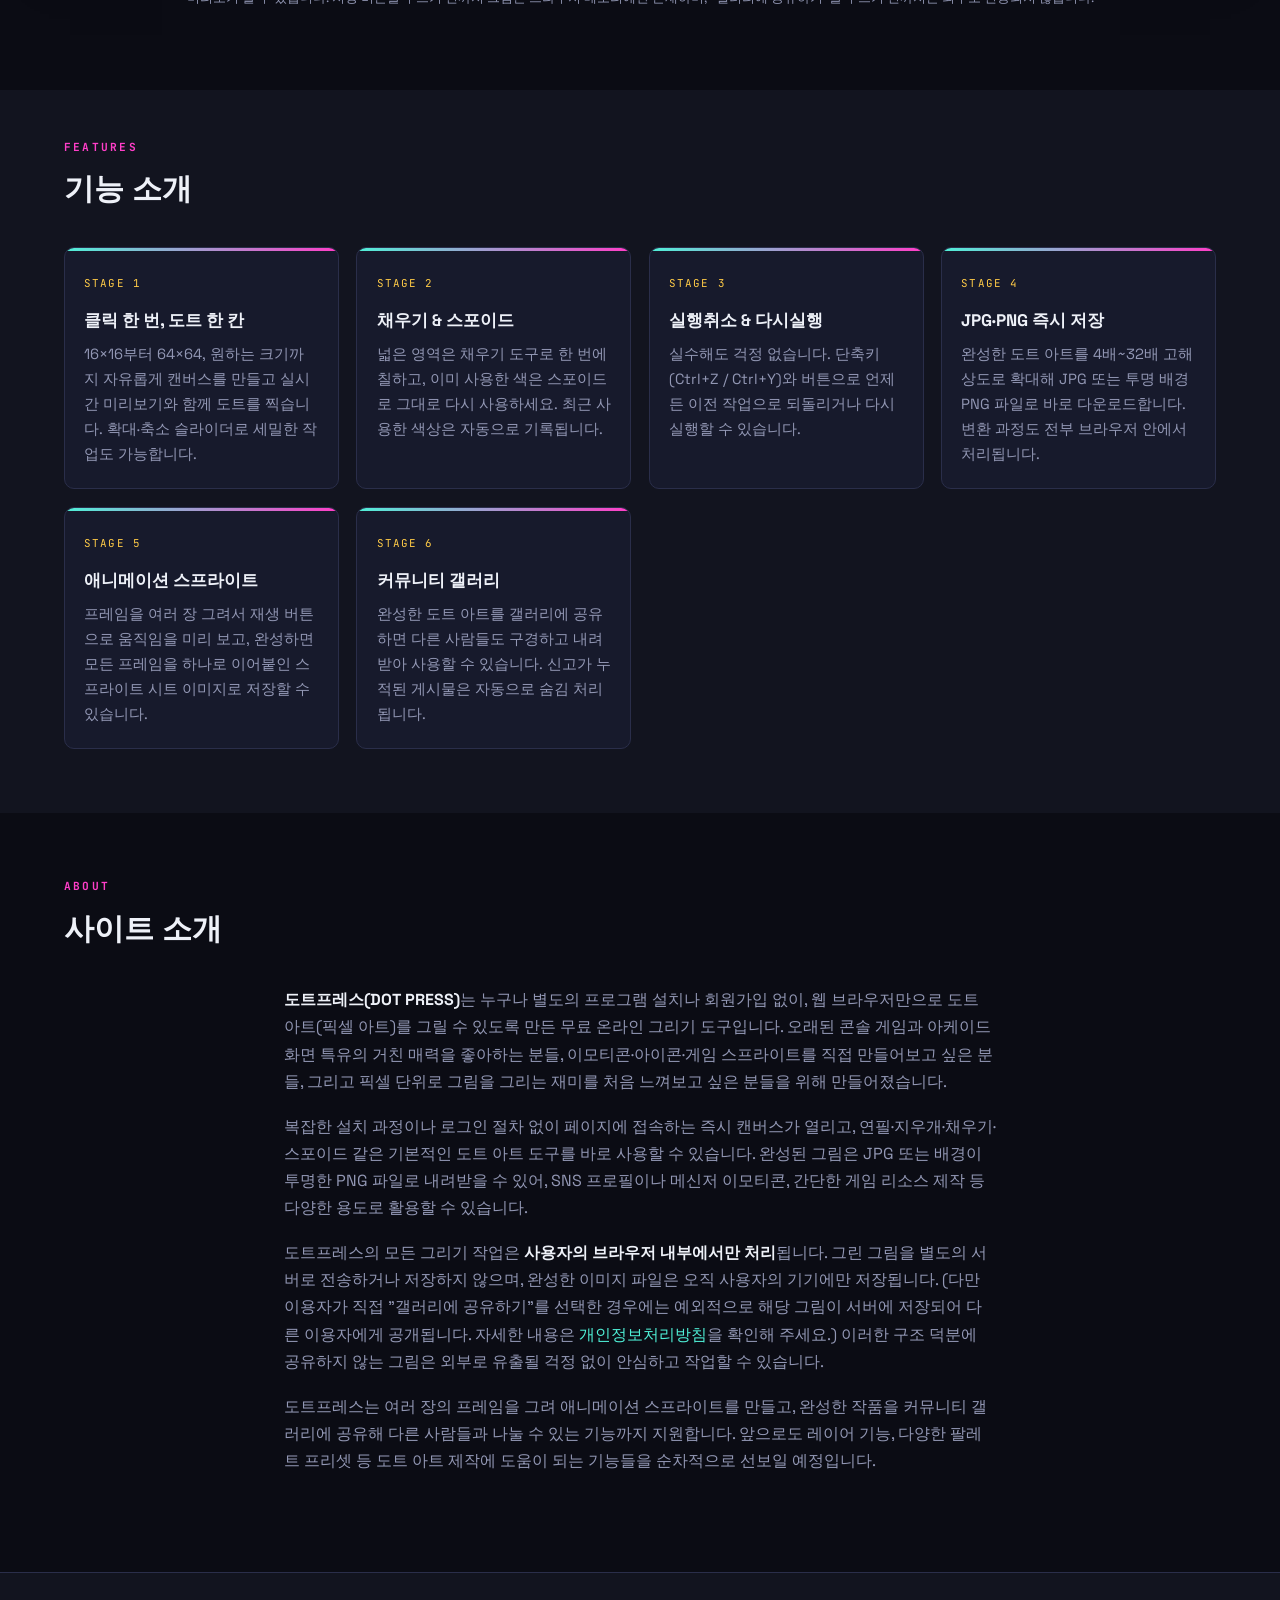
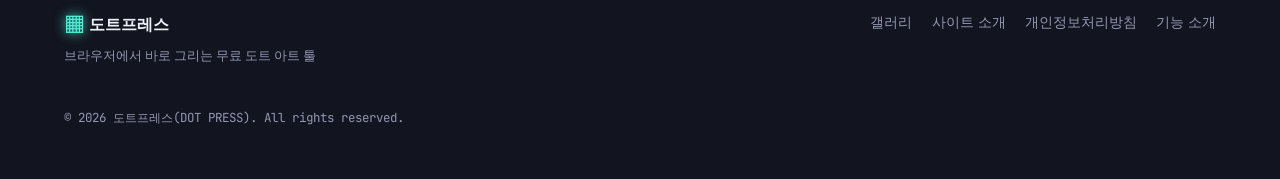
==== commit 276d86df: "Add files via upload" ====
--- a/index.html
+++ b/index.html
@@ -63,6 +63,7 @@
     </button>
     <nav class="site-nav" id="siteNav">
       <a href="#stage">그리기</a>
+      <a href="gallery.html">갤러리</a>
       <a href="#features">기능 소개</a>
       <a href="#about">사이트 소개</a>
       <a href="privacy.html">개인정보처리방침</a>
@@ -149,6 +150,21 @@
             <input type="checkbox" id="gridToggle" checked>
             <span>격자선</span>
           </label>
+        </div>
+
+        <!-- 애니메이션 프레임(스프라이트) 타임라인 -->
+        <div class="frame-strip" aria-label="애니메이션 프레임 목록">
+          <div class="frame-list" id="frameList"></div>
+          <div class="frame-actions">
+            <button class="btn-ghost small" id="addFrameBtn" title="새 프레임 추가">＋ 프레임</button>
+            <button class="btn-ghost small" id="dupFrameBtn" title="현재 프레임 복제">⧉ 복제</button>
+            <button class="btn-ghost small btn-danger" id="delFrameBtn" title="현재 프레임 삭제">✕ 삭제</button>
+            <span class="frame-sep" aria-hidden="true"></span>
+            <button class="btn-ghost small" id="playBtn" title="애니메이션 재생/정지">▶ 재생</button>
+            <label class="fps-label">FPS
+              <input type="number" id="fpsInput" min="1" max="30" value="8">
+            </label>
+          </div>
         </div>
       </div>
 
@@ -182,11 +198,26 @@
           </label>
           <button class="btn-primary" id="downloadJpg">⬇ JPG로 저장</button>
           <button class="btn-secondary" id="downloadPng">⬇ PNG로 저장 (투명 배경)</button>
+          <p class="hint" id="spriteHint">프레임이 2개 이상이면 아래 버튼으로 스프라이트 시트를 저장할 수 있어요.</p>
+          <button class="btn-secondary" id="downloadSprite">⬇ 스프라이트 시트로 저장</button>
+        </div>
+
+        <div class="panel-block">
+          <h2 class="panel-title">커뮤니티에 공유</h2>
+          <p class="hint" style="margin-top:0">공유한 그림은 <a href="gallery.html">갤러리</a>에서 누구나 보고 내려받을 수 있습니다. 부적절한 게시물은 신고가 누적되면 자동으로 숨김 처리됩니다.</p>
+          <label class="scale-label">작품 제목
+            <input type="text" id="shareTitle" maxlength="40" placeholder="예: 우리집 고양이">
+          </label>
+          <label class="scale-label">닉네임 (선택)
+            <input type="text" id="shareAuthor" maxlength="20" placeholder="익명">
+          </label>
+          <button class="btn-primary" id="shareBtn">🌐 갤러리에 공유하기</button>
+          <p class="hint" id="shareStatus" role="status" aria-live="polite"></p>
         </div>
       </div>
     </div>
 
-    <p class="stage-note">그리기 도구 사용법: 캔버스를 클릭하거나 드래그해서 도트를 찍습니다. 모바일에서는 손가락으로 터치해서 그릴 수 있습니다. 작업 중인 그림은 저장 버튼을 누르기 전까지 브라우저 메모리에만 존재하며, 외부 서버로 전송되지 않습니다.</p>
+    <p class="stage-note">그리기 도구 사용법: 캔버스를 클릭하거나 드래그해서 도트를 찍습니다. 모바일에서는 손가락으로 터치해서 그릴 수 있습니다. "＋ 프레임"으로 새 그림을 추가해 애니메이션 스프라이트를 만들고, 재생 버튼으로 미리보기 할 수 있습니다. 저장 버튼을 누르기 전까지 그림은 브라우저 메모리에만 존재하며, "갤러리에 공유하기"를 누르기 전까지는 외부로 전송되지 않습니다.</p>
   </section>
 
   <!-- ===================== 기능 소개 ===================== -->
@@ -212,6 +243,16 @@
         <span class="stage-num">STAGE 4</span>
         <h3>JPG·PNG 즉시 저장</h3>
         <p>완성한 도트 아트를 4배~32배 고해상도로 확대해 JPG 또는 투명 배경 PNG 파일로 바로 다운로드합니다. 변환 과정도 전부 브라우저 안에서 처리됩니다.</p>
+      </article>
+      <article class="stage-card">
+        <span class="stage-num">STAGE 5</span>
+        <h3>애니메이션 스프라이트</h3>
+        <p>프레임을 여러 장 그려서 재생 버튼으로 움직임을 미리 보고, 완성하면 모든 프레임을 하나로 이어붙인 스프라이트 시트 이미지로 저장할 수 있습니다.</p>
+      </article>
+      <article class="stage-card">
+        <span class="stage-num">STAGE 6</span>
+        <h3>커뮤니티 갤러리</h3>
+        <p>완성한 도트 아트를 갤러리에 공유하면 다른 사람들도 구경하고 내려받아 사용할 수 있습니다. 신고가 누적된 게시물은 자동으로 숨김 처리됩니다.</p>
       </article>
     </div>
   </section>
@@ -222,8 +263,8 @@
     <div class="about-body">
       <p><strong>도트프레스(DOT PRESS)</strong>는 누구나 별도의 프로그램 설치나 회원가입 없이, 웹 브라우저만으로 도트 아트(픽셀 아트)를 그릴 수 있도록 만든 무료 온라인 그리기 도구입니다. 오래된 콘솔 게임과 아케이드 화면 특유의 거친 매력을 좋아하는 분들, 이모티콘·아이콘·게임 스프라이트를 직접 만들어보고 싶은 분들, 그리고 픽셀 단위로 그림을 그리는 재미를 처음 느껴보고 싶은 분들을 위해 만들어졌습니다.</p>
       <p>복잡한 설치 과정이나 로그인 절차 없이 페이지에 접속하는 즉시 캔버스가 열리고, 연필·지우개·채우기·스포이드 같은 기본적인 도트 아트 도구를 바로 사용할 수 있습니다. 완성된 그림은 JPG 또는 배경이 투명한 PNG 파일로 내려받을 수 있어, SNS 프로필이나 메신저 이모티콘, 간단한 게임 리소스 제작 등 다양한 용도로 활용할 수 있습니다.</p>
-      <p>도트프레스의 모든 그리기 작업은 <strong>사용자의 브라우저 내부에서만 처리</strong>됩니다. 그린 그림을 별도의 서버로 전송하거나 저장하지 않으며, 완성한 이미지 파일은 오직 사용자의 기기에만 저장됩니다. 이러한 구조 덕분에 그림 데이터가 외부로 유출될 걱정 없이 안심하고 작업할 수 있습니다.</p>
-      <p>도트프레스는 계속해서 새로운 기능을 추가하며 발전하고 있습니다. 앞으로 레이어 기능, 애니메이션 프레임 미리보기, 다양한 팔레트 프리셋 등 도트 아트 제작에 도움이 되는 기능들을 순차적으로 선보일 예정입니다.</p>
+      <p>도트프레스의 모든 그리기 작업은 <strong>사용자의 브라우저 내부에서만 처리</strong>됩니다. 그린 그림을 별도의 서버로 전송하거나 저장하지 않으며, 완성한 이미지 파일은 오직 사용자의 기기에만 저장됩니다. (다만 이용자가 직접 "갤러리에 공유하기"를 선택한 경우에는 예외적으로 해당 그림이 서버에 저장되어 다른 이용자에게 공개됩니다. 자세한 내용은 <a href="privacy.html">개인정보처리방침</a>을 확인해 주세요.) 이러한 구조 덕분에 공유하지 않는 그림은 외부로 유출될 걱정 없이 안심하고 작업할 수 있습니다.</p>
+      <p>도트프레스는 여러 장의 프레임을 그려 애니메이션 스프라이트를 만들고, 완성한 작품을 커뮤니티 갤러리에 공유해 다른 사람들과 나눌 수 있는 기능까지 지원합니다. 앞으로도 레이어 기능, 다양한 팔레트 프리셋 등 도트 아트 제작에 도움이 되는 기능들을 순차적으로 선보일 예정입니다.</p>
     </div>
   </section>
 
@@ -236,6 +277,7 @@
       <p>브라우저에서 바로 그리는 무료 도트 아트 툴</p>
     </div>
     <nav class="footer-nav">
+      <a href="gallery.html">갤러리</a>
       <a href="about.html">사이트 소개</a>
       <a href="privacy.html">개인정보처리방침</a>
       <a href="#features">기능 소개</a>
--- a/style.css
+++ b/style.css
@@ -284,6 +284,42 @@
   font-family: var(--font-mono);
 }
 
+/* 프레임(애니메이션) 타임라인 */
+.frame-strip{
+  width:100%; max-width:420px; display:flex; flex-direction:column; gap:.6rem;
+  background: rgba(255,255,255,.02); border:1px solid var(--border);
+  border-radius: var(--radius); padding:.7rem;
+}
+.frame-list{ display:flex; gap:.4rem; flex-wrap:wrap; }
+.frame-thumb{
+  display:flex; flex-direction:column; align-items:center; gap:.2rem;
+  background: var(--bg-alt); border:1px solid var(--border); border-radius:6px;
+  padding:.3rem; cursor:pointer;
+}
+.frame-thumb canvas{
+  width:36px; height:36px; image-rendering: pixelated; border-radius:3px;
+  background:
+    linear-gradient(45deg, #10121c 25%, transparent 25%) 0 0/8px 8px,
+    linear-gradient(-45deg, #10121c 25%, transparent 25%) 0 0/8px 8px,
+    linear-gradient(45deg, transparent 75%, #10121c 75%) 0 0/8px 8px,
+    linear-gradient(-45deg, transparent 75%, #10121c 75%) 0 0/8px 8px,
+    #0a0b13;
+}
+.frame-thumb span{ font-family: var(--font-mono); font-size:.62rem; color: var(--text-dim); }
+.frame-thumb.is-active{ border-color: var(--accent-cyan); }
+.frame-thumb.is-active span{ color: var(--accent-cyan); }
+.frame-actions{ display:flex; align-items:center; gap:.4rem; flex-wrap:wrap; }
+.frame-sep{ width:1px; height:22px; background: var(--border); margin:0 .2rem; }
+.playback-row{ display:flex; align-items:center; gap:.6rem; }
+.fps-label{
+  display:flex; align-items:center; gap:.4rem; font-size:.72rem; color: var(--text-dim);
+  font-family: var(--font-mono);
+}
+.fps-label input{
+  width:52px; background: var(--bg-alt); border:1px solid var(--border); color:var(--text);
+  border-radius:6px; padding:.3rem; font-family: var(--font-mono);
+}
+
 .stage-note{
   max-width:1200px; margin: 1.2rem auto 0; text-align:center;
   font-size:.82rem; color: var(--text-dim);
@@ -337,6 +373,48 @@
 .doc-page p{ color: var(--text-dim); }
 .doc-list{ color: var(--text-dim); padding-left:1.2rem; }
 .doc-list li{ margin-bottom:.4rem; }
+
+/* =========================================================
+   GALLERY PAGE
+   ========================================================= */
+.doc-page.gallery-page{ max-width: 1100px; }
+.gallery-page .hint{ margin-bottom:1.6rem; }
+.gallery-status{
+  text-align:center; color: var(--text-dim); font-family: var(--font-mono);
+  font-size:.85rem; padding: 2rem 0;
+}
+.gallery-grid{
+  display:grid; grid-template-columns: repeat(auto-fill, minmax(180px,1fr)); gap:1rem;
+  margin: 0 0 3rem;
+}
+.gallery-card{
+  background: var(--panel); border:1px solid var(--border); border-radius: var(--radius);
+  overflow:hidden; display:flex; flex-direction:column;
+}
+.gallery-thumb{
+  aspect-ratio:1; display:flex; align-items:center; justify-content:center;
+  background:
+    linear-gradient(45deg, #10121c 25%, transparent 25%) 0 0/16px 16px,
+    linear-gradient(-45deg, #10121c 25%, transparent 25%) 0 0/16px 16px,
+    linear-gradient(45deg, transparent 75%, #10121c 75%) 0 0/16px 16px,
+    linear-gradient(-45deg, transparent 75%, #10121c 75%) 0 0/16px 16px,
+    #0a0b13;
+}
+.gallery-thumb img{ width:100%; height:100%; object-fit:contain; image-rendering: pixelated; }
+.gallery-card h3{
+  margin:.7rem .8rem 0; font-size:.92rem; color: var(--text);
+  white-space:nowrap; overflow:hidden; text-overflow:ellipsis;
+}
+.gallery-meta{
+  margin:.3rem .8rem 0; font-size:.72rem; color: var(--text-dim); font-family: var(--font-mono);
+}
+.gallery-actions{ display:flex; gap:.4rem; padding:.7rem .8rem .8rem; }
+.gallery-actions .btn-ghost{ flex:1; text-align:center; text-decoration:none; }
+.gallery-cta{
+  text-align:center; padding: 2rem 0; border-top:1px solid var(--border);
+}
+.gallery-cta p{ color: var(--text-dim); margin-bottom:1rem; }
+.press-start.small{ font-size:.66rem; padding:.7rem 1.2rem; }
 
 /* =========================================================
    FOOTER
